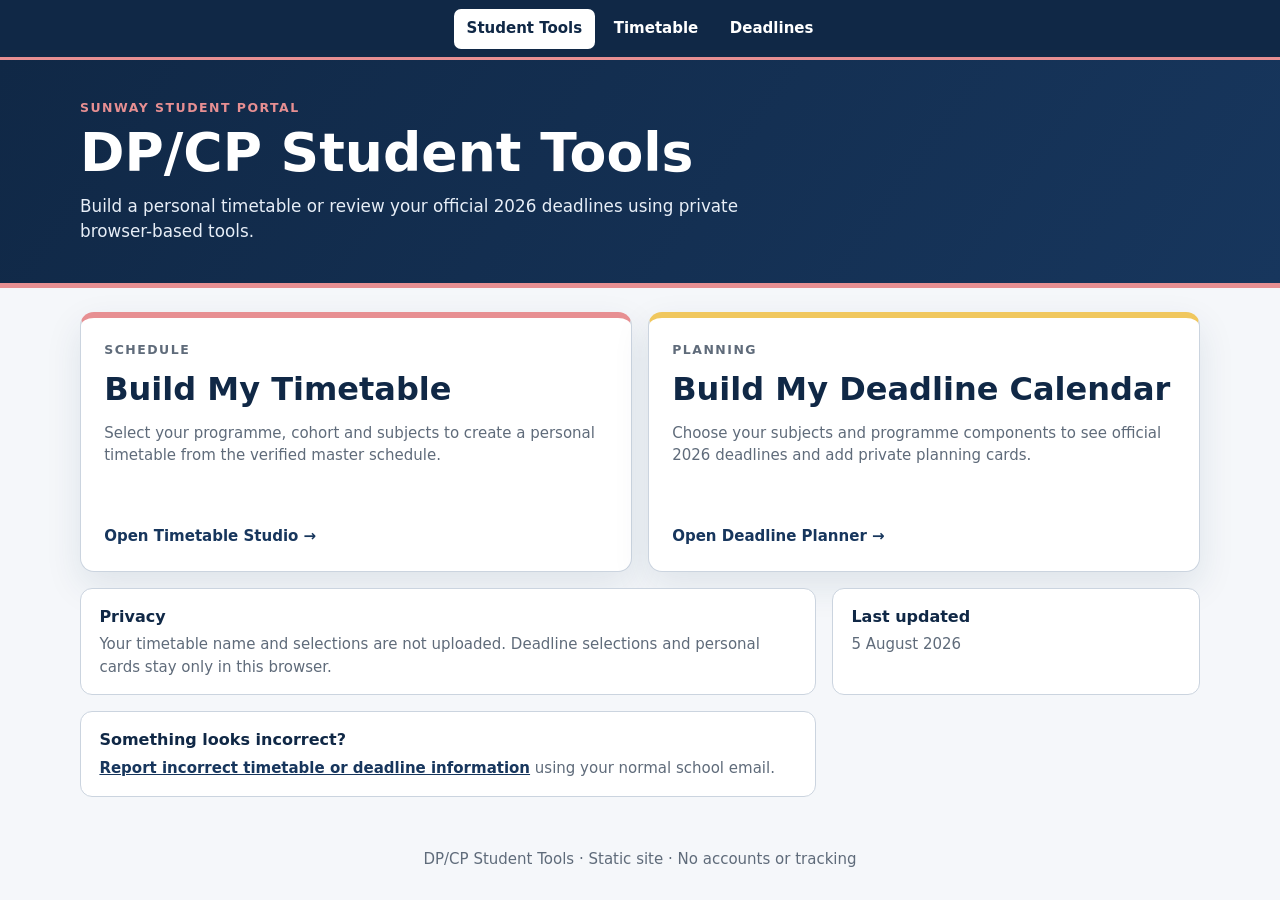
==== index.html @ 1511fe69 "Recover root student tools homepage" ====
<!doctype html>
<html lang="en">
<head>
  <meta charset="utf-8">
  <meta name="viewport" content="width=device-width, initial-scale=1">
  <meta name="description" content="Private browser-based timetable and deadline tools for DP and CP students.">
  <title>DP/CP Student Tools</title>
  <link rel="stylesheet" href="shared/portal.css">
  <style>
    * { box-sizing: border-box; }
    body { margin: 0; color: var(--portal-ink); background: var(--portal-page); font: 15px/1.5 system-ui, -apple-system, "Segoe UI", sans-serif; }
    main { width: min(1120px, calc(100% - 2rem)); margin: 0 auto; padding-bottom: 2rem; }
    .landing-hero { margin: 0 calc(50% - 50vw) 1.5rem; padding: 2.4rem max(1rem, calc((100vw - 1120px) / 2)); color: #fff; background: linear-gradient(125deg, var(--portal-navy), var(--portal-blue)); border-bottom: 5px solid var(--portal-coral); }
    .eyebrow { margin: 0 0 0.4rem; color: var(--portal-coral); font-size: 0.78rem; font-weight: 900; letter-spacing: 0.12em; text-transform: uppercase; }
    h1 { margin: 0; font-size: clamp(2rem, 5vw, 3.35rem); line-height: 1.08; }
    .hero-copy { max-width: 680px; margin: 0.75rem 0 0; color: #e7eef7; font-size: 1.05rem; }
    .tool-grid { display: grid; grid-template-columns: repeat(2, minmax(0, 1fr)); gap: 1rem; }
    .tool-card { display: flex; flex-direction: column; min-height: 260px; padding: 1.45rem; color: inherit; background: var(--portal-surface); border: 1px solid var(--portal-line); border-top: 6px solid var(--portal-coral); border-radius: 14px; box-shadow: var(--portal-shadow); text-decoration: none; }
    .tool-card:last-child { border-top-color: var(--portal-gold); }
    .tool-card h2 { margin: 0.35rem 0 0.55rem; color: var(--portal-navy); font-size: clamp(1.45rem, 3vw, 2rem); }
    .tool-card p { margin: 0; color: var(--portal-muted); }
    .tool-card .action { margin-top: auto; padding-top: 1.5rem; color: var(--portal-blue); font-weight: 900; }
    .tool-card:hover { transform: translateY(-2px); border-color: var(--portal-blue); }
    .portal-info { display: grid; grid-template-columns: 2fr 1fr; gap: 1rem; margin-top: 1rem; }
    .info-card { padding: 1rem 1.15rem; background: #fff; border: 1px solid var(--portal-line); border-radius: 12px; }
    .info-card h2 { margin: 0 0 0.3rem; color: var(--portal-navy); font-size: 1rem; }
    .info-card p { margin: 0; color: var(--portal-muted); }
    .report-link { color: var(--portal-blue); font-weight: 800; }
    footer { padding: 1.2rem; color: var(--portal-muted); text-align: center; }
    @media (max-width: 720px) { .tool-grid, .portal-info { grid-template-columns: 1fr; } .tool-card { min-height: 210px; } }
    @media print { .portal-nav, footer { display: none; } .tool-card { box-shadow: none; } }
  </style>
</head>
<body>
  <nav class="portal-nav" aria-label="Student tools">
    <a href="index.html" aria-current="page">Student Tools</a>
    <a href="timetable/index.html">Timetable</a>
    <a href="deadlines/index.html">Deadlines</a>
  </nav>
  <main>
    <header class="landing-hero">
      <p class="eyebrow">Sunway student portal</p>
      <h1>DP/CP Student Tools</h1>
      <p class="hero-copy">Build a personal timetable or review your official 2026 deadlines using private browser-based tools.</p>
    </header>
    <section class="tool-grid" aria-label="Available student tools">
      <a class="tool-card" href="timetable/index.html">
        <p class="eyebrow">Schedule</p><h2>Build My Timetable</h2>
        <p>Select your programme, cohort and subjects to create a personal timetable from the verified master schedule.</p>
        <span class="action">Open Timetable Studio →</span>
      </a>
      <a class="tool-card" href="deadlines/index.html">
        <p class="eyebrow">Planning</p><h2>Build My Deadline Calendar</h2>
        <p>Choose your subjects and programme components to see official 2026 deadlines and add private planning cards.</p>
        <span class="action">Open Deadline Planner →</span>
      </a>
    </section>
    <section class="portal-info">
      <div class="info-card"><h2>Privacy</h2><p>Your timetable name and selections are not uploaded. Deadline selections and personal cards stay only in this browser.</p></div>
      <div class="info-card"><h2>Last updated</h2><p>5 August 2026</p></div>
      <div class="info-card"><h2>Something looks incorrect?</h2><p><a class="report-link" href="mailto:?subject=Report%20incorrect%20student%20timetable%20or%20deadline%20information">Report incorrect timetable or deadline information</a> using your normal school email.</p></div>
    </section>
  </main>
  <footer>DP/CP Student Tools · Static site · No accounts or tracking</footer>
</body>
</html>
---- shared/portal.css ----
:root {
  --portal-navy: #102846;
  --portal-blue: #17365d;
  --portal-coral: #e78f92;
  --portal-gold: #f0c75e;
  --portal-ink: #202936;
  --portal-muted: #5f6b7a;
  --portal-line: #cbd4df;
  --portal-surface: #ffffff;
  --portal-page: #f5f7fa;
  --portal-focus: #0a6ed1;
  --portal-shadow: 0 14px 36px rgba(23, 54, 93, 0.10);
}

.portal-nav { display: flex; justify-content: center; gap: 0.35rem; padding: 0.55rem 1rem; color: #fff; background: var(--portal-navy); border-bottom: 3px solid var(--portal-coral); }
.portal-nav a { padding: 0.48rem 0.75rem; color: inherit; border: 1px solid transparent; border-radius: 7px; font-weight: 800; text-decoration: none; }
.portal-nav a:hover, .portal-nav a[aria-current="page"] { color: var(--portal-navy); background: #fff; }
.portal-nav a:focus-visible, .portal-return:focus-visible, .tool-card:focus-visible, .report-link:focus-visible { outline: 3px solid var(--portal-focus); outline-offset: 3px; }
.portal-return { display: inline-block; margin-bottom: 0.5rem; color: inherit; font-size: 0.82rem; font-weight: 850; text-decoration-thickness: 1px; text-underline-offset: 3px; }

@media (max-width: 560px) {
  .portal-nav { justify-content: stretch; padding: 0.45rem; }
  .portal-nav a { flex: 1; padding-inline: 0.35rem; text-align: center; }
}

@media print {
  .portal-nav, .portal-return { display: none !important; }
}
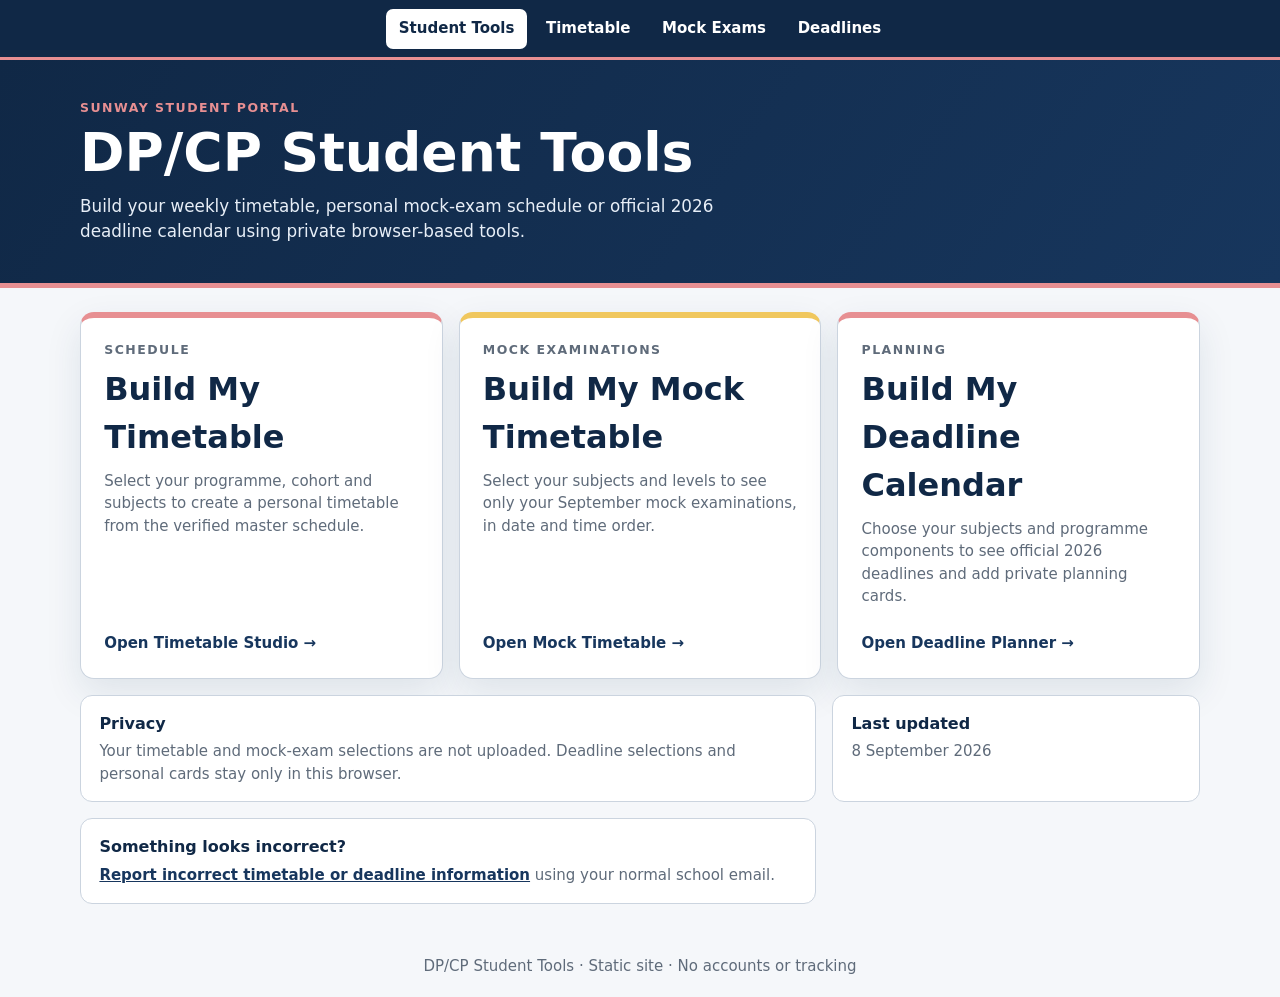
==== commit 8a588953: "Add personal mock examination timetable" ====
--- a/index.html
+++ b/index.html
@@ -14,9 +14,9 @@
     .eyebrow { margin: 0 0 0.4rem; color: var(--portal-coral); font-size: 0.78rem; font-weight: 900; letter-spacing: 0.12em; text-transform: uppercase; }
     h1 { margin: 0; font-size: clamp(2rem, 5vw, 3.35rem); line-height: 1.08; }
     .hero-copy { max-width: 680px; margin: 0.75rem 0 0; color: #e7eef7; font-size: 1.05rem; }
-    .tool-grid { display: grid; grid-template-columns: repeat(2, minmax(0, 1fr)); gap: 1rem; }
+    .tool-grid { display: grid; grid-template-columns: repeat(3, minmax(0, 1fr)); gap: 1rem; }
     .tool-card { display: flex; flex-direction: column; min-height: 260px; padding: 1.45rem; color: inherit; background: var(--portal-surface); border: 1px solid var(--portal-line); border-top: 6px solid var(--portal-coral); border-radius: 14px; box-shadow: var(--portal-shadow); text-decoration: none; }
-    .tool-card:last-child { border-top-color: var(--portal-gold); }
+    .tool-card:nth-child(2) { border-top-color: var(--portal-gold); }
     .tool-card h2 { margin: 0.35rem 0 0.55rem; color: var(--portal-navy); font-size: clamp(1.45rem, 3vw, 2rem); }
     .tool-card p { margin: 0; color: var(--portal-muted); }
     .tool-card .action { margin-top: auto; padding-top: 1.5rem; color: var(--portal-blue); font-weight: 900; }
@@ -35,19 +35,25 @@
   <nav class="portal-nav" aria-label="Student tools">
     <a href="index.html" aria-current="page">Student Tools</a>
     <a href="timetable/index.html">Timetable</a>
+    <a href="mock-exams/index.html">Mock Exams</a>
     <a href="deadlines/index.html">Deadlines</a>
   </nav>
   <main>
     <header class="landing-hero">
       <p class="eyebrow">Sunway student portal</p>
       <h1>DP/CP Student Tools</h1>
-      <p class="hero-copy">Build a personal timetable or review your official 2026 deadlines using private browser-based tools.</p>
+      <p class="hero-copy">Build your weekly timetable, personal mock-exam schedule or official 2026 deadline calendar using private browser-based tools.</p>
     </header>
     <section class="tool-grid" aria-label="Available student tools">
       <a class="tool-card" href="timetable/index.html">
         <p class="eyebrow">Schedule</p><h2>Build My Timetable</h2>
         <p>Select your programme, cohort and subjects to create a personal timetable from the verified master schedule.</p>
         <span class="action">Open Timetable Studio →</span>
+      </a>
+      <a class="tool-card" href="mock-exams/index.html">
+        <p class="eyebrow">Mock examinations</p><h2>Build My Mock Timetable</h2>
+        <p>Select your subjects and levels to see only your September mock examinations, in date and time order.</p>
+        <span class="action">Open Mock Timetable →</span>
       </a>
       <a class="tool-card" href="deadlines/index.html">
         <p class="eyebrow">Planning</p><h2>Build My Deadline Calendar</h2>
@@ -56,8 +62,8 @@
       </a>
     </section>
     <section class="portal-info">
-      <div class="info-card"><h2>Privacy</h2><p>Your timetable name and selections are not uploaded. Deadline selections and personal cards stay only in this browser.</p></div>
-      <div class="info-card"><h2>Last updated</h2><p>5 August 2026</p></div>
+      <div class="info-card"><h2>Privacy</h2><p>Your timetable and mock-exam selections are not uploaded. Deadline selections and personal cards stay only in this browser.</p></div>
+      <div class="info-card"><h2>Last updated</h2><p>8 September 2026</p></div>
       <div class="info-card"><h2>Something looks incorrect?</h2><p><a class="report-link" href="mailto:?subject=Report%20incorrect%20student%20timetable%20or%20deadline%20information">Report incorrect timetable or deadline information</a> using your normal school email.</p></div>
     </section>
   </main>
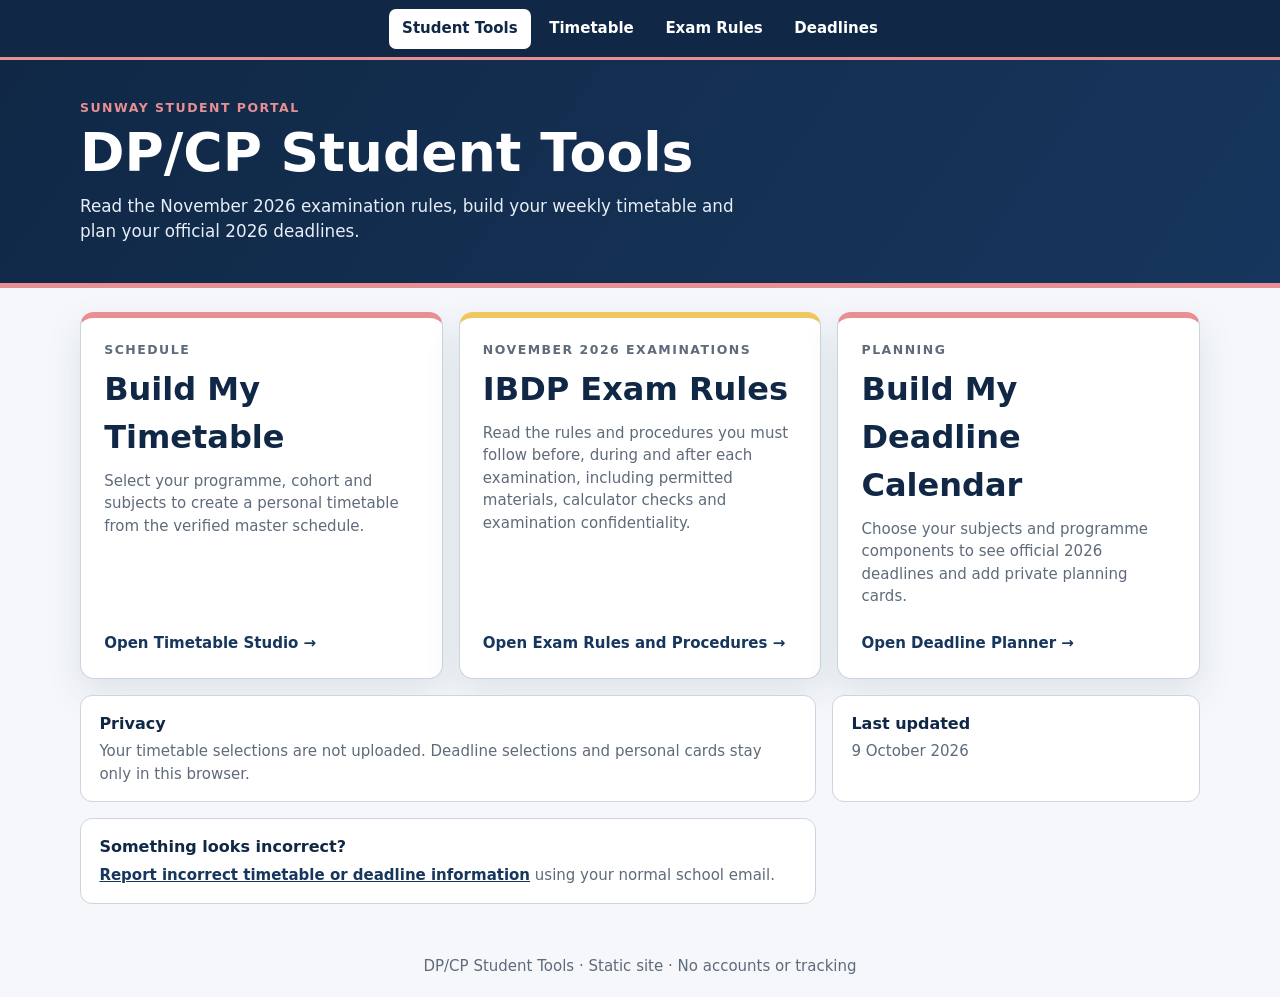
==== commit c0aaeafa: "Publish November 2026 exam rules and retire September mock schedule" ====
--- a/index.html
+++ b/index.html
@@ -3,7 +3,7 @@
 <head>
   <meta charset="utf-8">
   <meta name="viewport" content="width=device-width, initial-scale=1">
-  <meta name="description" content="Private browser-based timetable and deadline tools for DP and CP students.">
+  <meta name="description" content="Examination rules, private browser-based timetable tools and deadline planning for DP and CP students.">
   <title>DP/CP Student Tools</title>
   <link rel="stylesheet" href="shared/portal.css">
   <style>
@@ -35,14 +35,14 @@
   <nav class="portal-nav" aria-label="Student tools">
     <a href="index.html" aria-current="page">Student Tools</a>
     <a href="timetable/index.html">Timetable</a>
-    <a href="mock-exams/index.html">Mock Exams</a>
+    <a href="exam-rules/november-2026/">Exam Rules</a>
     <a href="deadlines/index.html">Deadlines</a>
   </nav>
   <main>
     <header class="landing-hero">
       <p class="eyebrow">Sunway student portal</p>
       <h1>DP/CP Student Tools</h1>
-      <p class="hero-copy">Build your weekly timetable, personal mock-exam schedule or official 2026 deadline calendar using private browser-based tools.</p>
+      <p class="hero-copy">Read the November 2026 examination rules, build your weekly timetable and plan your official 2026 deadlines.</p>
     </header>
     <section class="tool-grid" aria-label="Available student tools">
       <a class="tool-card" href="timetable/index.html">
@@ -50,10 +50,10 @@
         <p>Select your programme, cohort and subjects to create a personal timetable from the verified master schedule.</p>
         <span class="action">Open Timetable Studio →</span>
       </a>
-      <a class="tool-card" href="mock-exams/index.html">
-        <p class="eyebrow">Mock examinations</p><h2>Build My Mock Timetable</h2>
-        <p>Select your subjects and levels to see only your September mock examinations, in date and time order.</p>
-        <span class="action">Open Mock Timetable →</span>
+      <a class="tool-card" href="exam-rules/november-2026/">
+        <p class="eyebrow">November 2026 examinations</p><h2>IBDP Exam Rules</h2>
+        <p>Read the rules and procedures you must follow before, during and after each examination, including permitted materials, calculator checks and examination confidentiality.</p>
+        <span class="action">Open Exam Rules and Procedures →</span>
       </a>
       <a class="tool-card" href="deadlines/index.html">
         <p class="eyebrow">Planning</p><h2>Build My Deadline Calendar</h2>
@@ -62,8 +62,8 @@
       </a>
     </section>
     <section class="portal-info">
-      <div class="info-card"><h2>Privacy</h2><p>Your timetable and mock-exam selections are not uploaded. Deadline selections and personal cards stay only in this browser.</p></div>
-      <div class="info-card"><h2>Last updated</h2><p>8 September 2026</p></div>
+      <div class="info-card"><h2>Privacy</h2><p>Your timetable selections are not uploaded. Deadline selections and personal cards stay only in this browser.</p></div>
+      <div class="info-card"><h2>Last updated</h2><p>9 October 2026</p></div>
       <div class="info-card"><h2>Something looks incorrect?</h2><p><a class="report-link" href="mailto:?subject=Report%20incorrect%20student%20timetable%20or%20deadline%20information">Report incorrect timetable or deadline information</a> using your normal school email.</p></div>
     </section>
   </main>
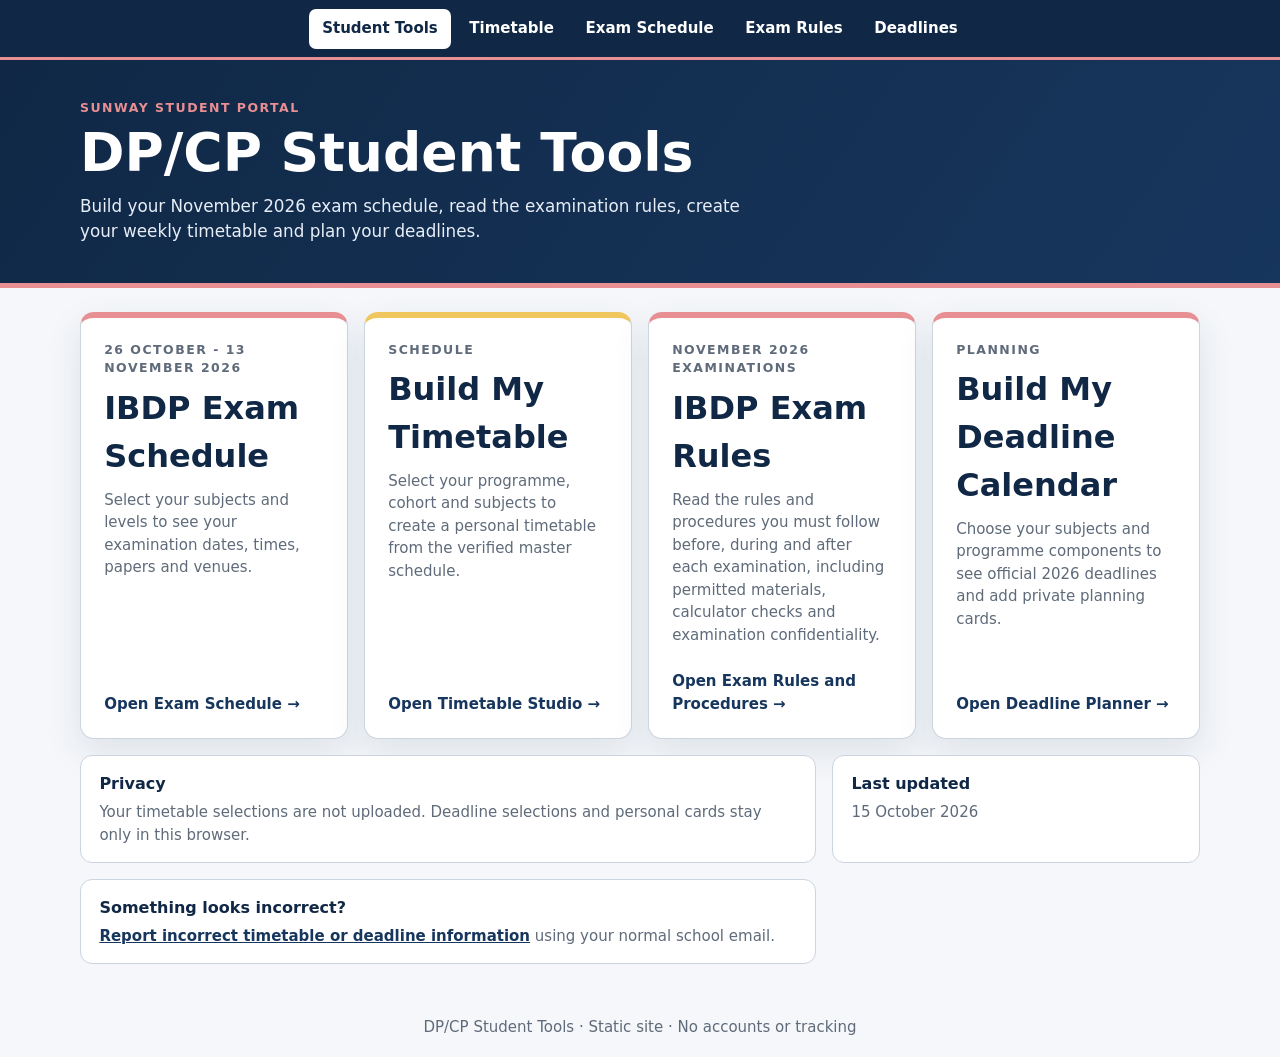
==== commit 22e053c7: "Publish November 2026 personal exam schedule with confirmed venues" ====
--- a/index.html
+++ b/index.html
@@ -14,7 +14,7 @@
     .eyebrow { margin: 0 0 0.4rem; color: var(--portal-coral); font-size: 0.78rem; font-weight: 900; letter-spacing: 0.12em; text-transform: uppercase; }
     h1 { margin: 0; font-size: clamp(2rem, 5vw, 3.35rem); line-height: 1.08; }
     .hero-copy { max-width: 680px; margin: 0.75rem 0 0; color: #e7eef7; font-size: 1.05rem; }
-    .tool-grid { display: grid; grid-template-columns: repeat(3, minmax(0, 1fr)); gap: 1rem; }
+    .tool-grid { display: grid; grid-template-columns: repeat(auto-fit, minmax(240px, 1fr)); gap: 1rem; }
     .tool-card { display: flex; flex-direction: column; min-height: 260px; padding: 1.45rem; color: inherit; background: var(--portal-surface); border: 1px solid var(--portal-line); border-top: 6px solid var(--portal-coral); border-radius: 14px; box-shadow: var(--portal-shadow); text-decoration: none; }
     .tool-card:nth-child(2) { border-top-color: var(--portal-gold); }
     .tool-card h2 { margin: 0.35rem 0 0.55rem; color: var(--portal-navy); font-size: clamp(1.45rem, 3vw, 2rem); }
@@ -29,12 +29,13 @@
     footer { padding: 1.2rem; color: var(--portal-muted); text-align: center; }
     @media (max-width: 720px) { .tool-grid, .portal-info { grid-template-columns: 1fr; } .tool-card { min-height: 210px; } }
     @media print { .portal-nav, footer { display: none; } .tool-card { box-shadow: none; } }
-  </style>
+  @media(max-width:560px){.portal-nav{flex-wrap:wrap}.portal-nav a{flex:1 0 28%;}}</style>
 </head>
 <body>
   <nav class="portal-nav" aria-label="Student tools">
     <a href="index.html" aria-current="page">Student Tools</a>
     <a href="timetable/index.html">Timetable</a>
+    <a href="exam-schedule/november-2026/">Exam Schedule</a>
     <a href="exam-rules/november-2026/">Exam Rules</a>
     <a href="deadlines/index.html">Deadlines</a>
   </nav>
@@ -42,9 +43,10 @@
     <header class="landing-hero">
       <p class="eyebrow">Sunway student portal</p>
       <h1>DP/CP Student Tools</h1>
-      <p class="hero-copy">Read the November 2026 examination rules, build your weekly timetable and plan your official 2026 deadlines.</p>
+      <p class="hero-copy">Build your November 2026 exam schedule, read the examination rules, create your weekly timetable and plan your deadlines.</p>
     </header>
     <section class="tool-grid" aria-label="Available student tools">
+      <a class="tool-card" href="exam-schedule/november-2026/"><p class="eyebrow">26 October - 13 November 2026</p><h2>IBDP Exam Schedule</h2><p>Select your subjects and levels to see your examination dates, times, papers and venues.</p><span class="action">Open Exam Schedule &rarr;</span></a>
       <a class="tool-card" href="timetable/index.html">
         <p class="eyebrow">Schedule</p><h2>Build My Timetable</h2>
         <p>Select your programme, cohort and subjects to create a personal timetable from the verified master schedule.</p>
@@ -63,10 +65,11 @@
     </section>
     <section class="portal-info">
       <div class="info-card"><h2>Privacy</h2><p>Your timetable selections are not uploaded. Deadline selections and personal cards stay only in this browser.</p></div>
-      <div class="info-card"><h2>Last updated</h2><p>9 October 2026</p></div>
+      <div class="info-card"><h2>Last updated</h2><p>15 October 2026</p></div>
       <div class="info-card"><h2>Something looks incorrect?</h2><p><a class="report-link" href="mailto:?subject=Report%20incorrect%20student%20timetable%20or%20deadline%20information">Report incorrect timetable or deadline information</a> using your normal school email.</p></div>
     </section>
   </main>
   <footer>DP/CP Student Tools · Static site · No accounts or tracking</footer>
 </body>
 </html>
+
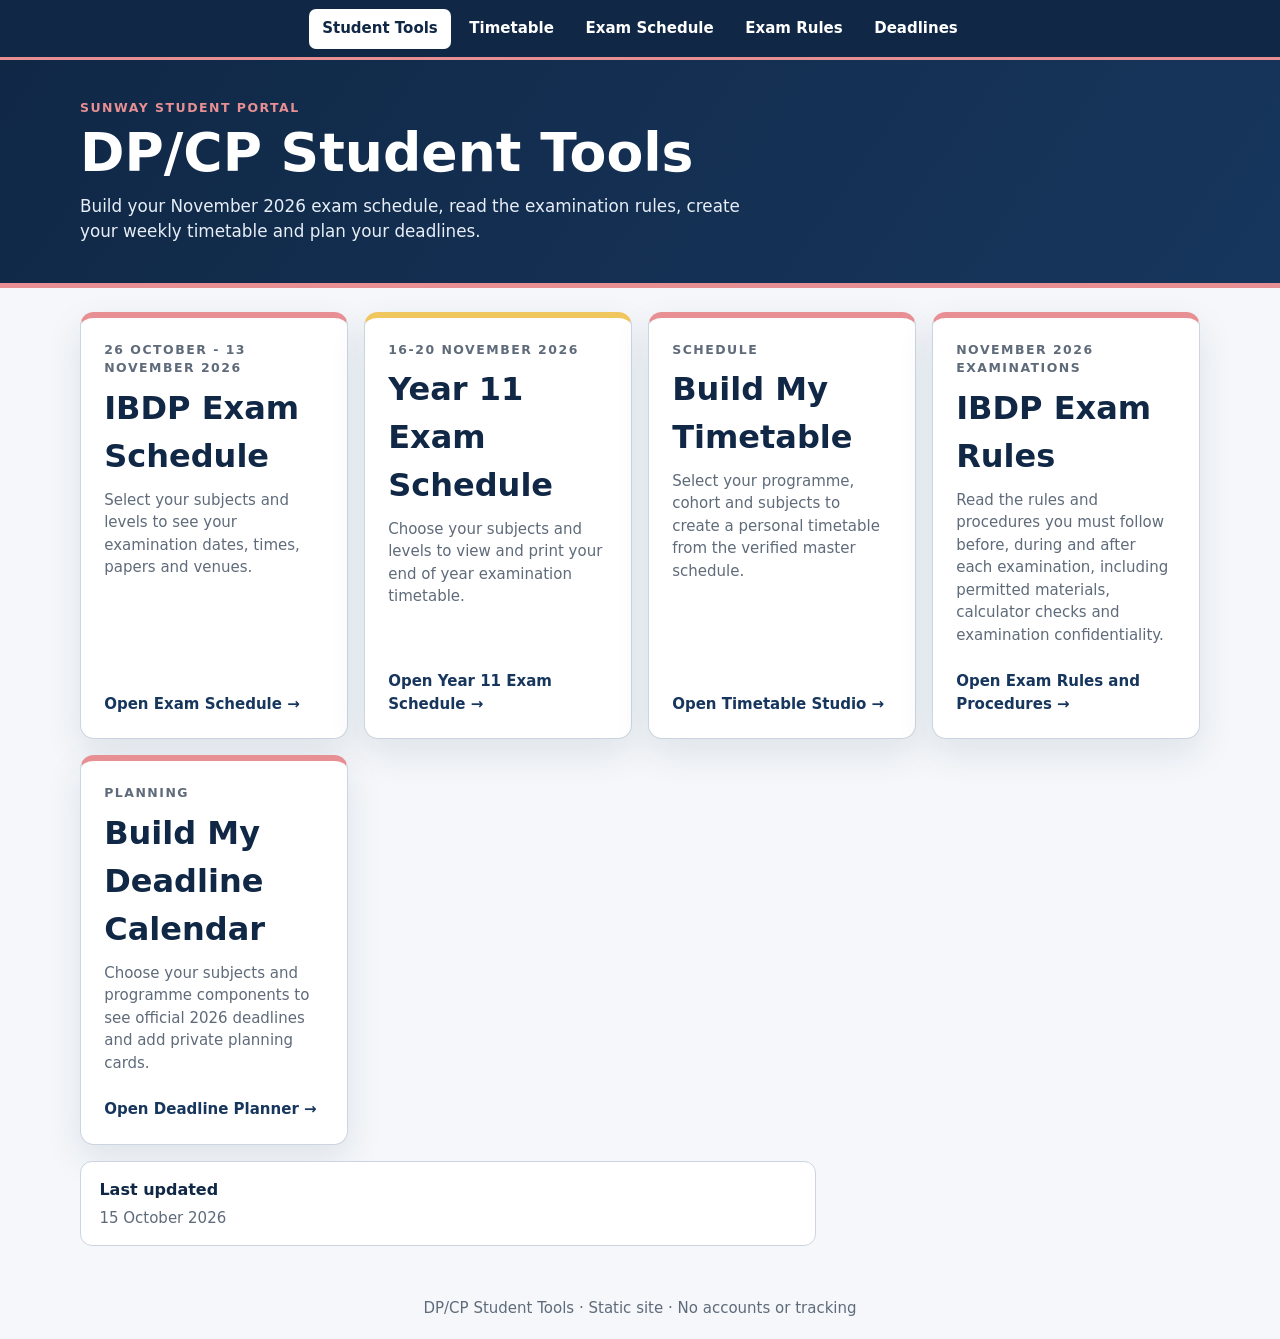
==== commit e8ee44d6: "Publish Year 11 exam schedule and simplify homepage cards" ====
--- a/index.html
+++ b/index.html
@@ -47,6 +47,7 @@
     </header>
     <section class="tool-grid" aria-label="Available student tools">
       <a class="tool-card" href="exam-schedule/november-2026/"><p class="eyebrow">26 October - 13 November 2026</p><h2>IBDP Exam Schedule</h2><p>Select your subjects and levels to see your examination dates, times, papers and venues.</p><span class="action">Open Exam Schedule &rarr;</span></a>
+      <a class="tool-card" href="exam-schedule/year-11-november-2026/"><p class="eyebrow">16-20 November 2026</p><h2>Year 11 Exam Schedule</h2><p>Choose your subjects and levels to view and print your end of year examination timetable.</p><span class="action">Open Year 11 Exam Schedule &rarr;</span></a>
       <a class="tool-card" href="timetable/index.html">
         <p class="eyebrow">Schedule</p><h2>Build My Timetable</h2>
         <p>Select your programme, cohort and subjects to create a personal timetable from the verified master schedule.</p>
@@ -64,9 +65,7 @@
       </a>
     </section>
     <section class="portal-info">
-      <div class="info-card"><h2>Privacy</h2><p>Your timetable selections are not uploaded. Deadline selections and personal cards stay only in this browser.</p></div>
       <div class="info-card"><h2>Last updated</h2><p>15 October 2026</p></div>
-      <div class="info-card"><h2>Something looks incorrect?</h2><p><a class="report-link" href="mailto:?subject=Report%20incorrect%20student%20timetable%20or%20deadline%20information">Report incorrect timetable or deadline information</a> using your normal school email.</p></div>
     </section>
   </main>
   <footer>DP/CP Student Tools · Static site · No accounts or tracking</footer>
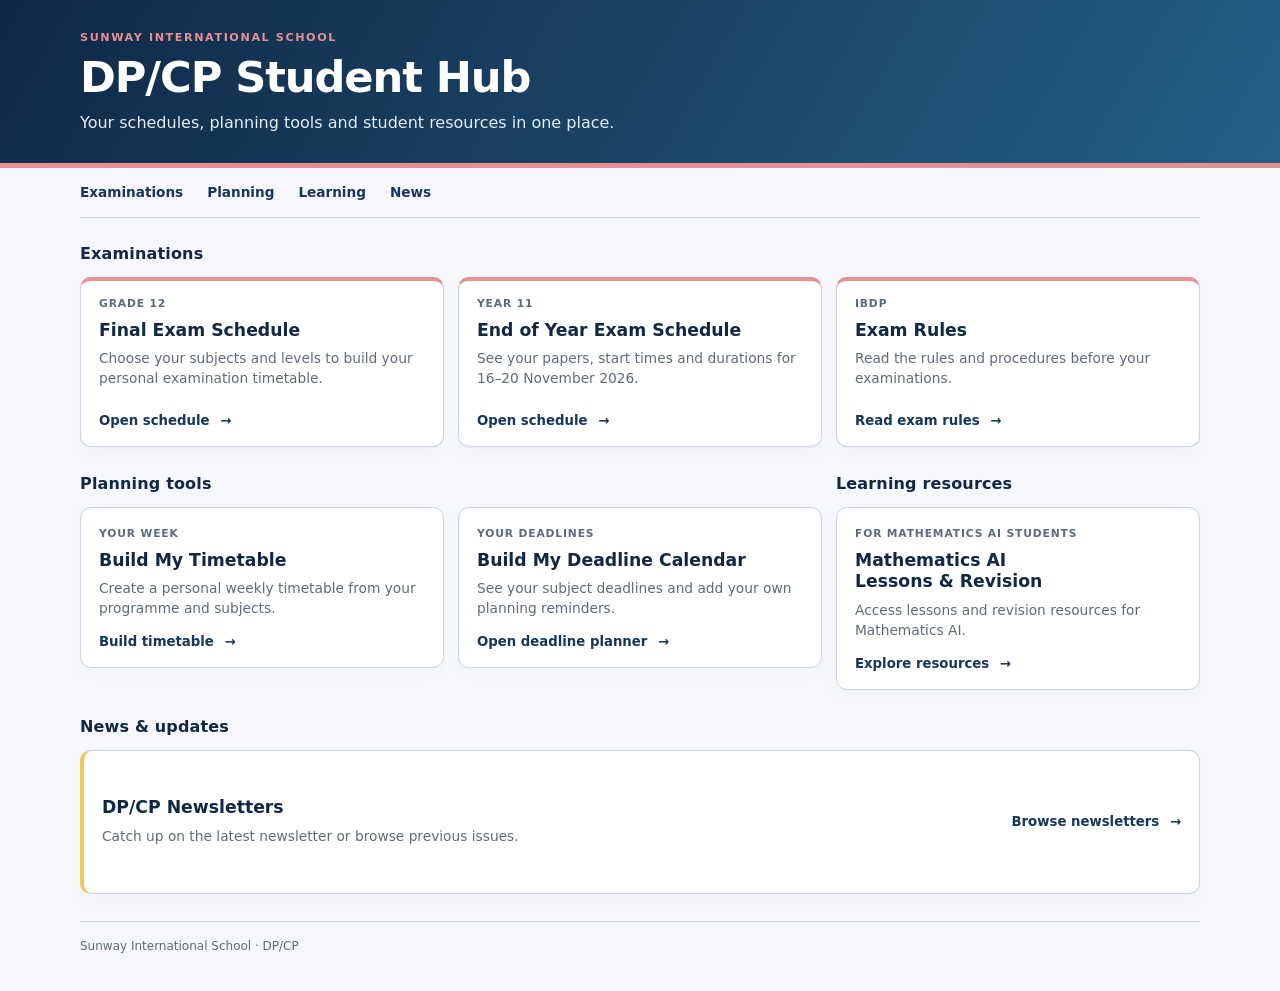
==== commit b5cb45f0: "Apply approved student hub homepage with verified resource links" ====
--- a/index.html
+++ b/index.html
@@ -1,74 +1,8 @@
-<!doctype html>
-<html lang="en">
-<head>
-  <meta charset="utf-8">
-  <meta name="viewport" content="width=device-width, initial-scale=1">
-  <meta name="description" content="Examination rules, private browser-based timetable tools and deadline planning for DP and CP students.">
-  <title>DP/CP Student Tools</title>
-  <link rel="stylesheet" href="shared/portal.css">
-  <style>
-    * { box-sizing: border-box; }
-    body { margin: 0; color: var(--portal-ink); background: var(--portal-page); font: 15px/1.5 system-ui, -apple-system, "Segoe UI", sans-serif; }
-    main { width: min(1120px, calc(100% - 2rem)); margin: 0 auto; padding-bottom: 2rem; }
-    .landing-hero { margin: 0 calc(50% - 50vw) 1.5rem; padding: 2.4rem max(1rem, calc((100vw - 1120px) / 2)); color: #fff; background: linear-gradient(125deg, var(--portal-navy), var(--portal-blue)); border-bottom: 5px solid var(--portal-coral); }
-    .eyebrow { margin: 0 0 0.4rem; color: var(--portal-coral); font-size: 0.78rem; font-weight: 900; letter-spacing: 0.12em; text-transform: uppercase; }
-    h1 { margin: 0; font-size: clamp(2rem, 5vw, 3.35rem); line-height: 1.08; }
-    .hero-copy { max-width: 680px; margin: 0.75rem 0 0; color: #e7eef7; font-size: 1.05rem; }
-    .tool-grid { display: grid; grid-template-columns: repeat(auto-fit, minmax(240px, 1fr)); gap: 1rem; }
-    .tool-card { display: flex; flex-direction: column; min-height: 260px; padding: 1.45rem; color: inherit; background: var(--portal-surface); border: 1px solid var(--portal-line); border-top: 6px solid var(--portal-coral); border-radius: 14px; box-shadow: var(--portal-shadow); text-decoration: none; }
-    .tool-card:nth-child(2) { border-top-color: var(--portal-gold); }
-    .tool-card h2 { margin: 0.35rem 0 0.55rem; color: var(--portal-navy); font-size: clamp(1.45rem, 3vw, 2rem); }
-    .tool-card p { margin: 0; color: var(--portal-muted); }
-    .tool-card .action { margin-top: auto; padding-top: 1.5rem; color: var(--portal-blue); font-weight: 900; }
-    .tool-card:hover { transform: translateY(-2px); border-color: var(--portal-blue); }
-    .portal-info { display: grid; grid-template-columns: 2fr 1fr; gap: 1rem; margin-top: 1rem; }
-    .info-card { padding: 1rem 1.15rem; background: #fff; border: 1px solid var(--portal-line); border-radius: 12px; }
-    .info-card h2 { margin: 0 0 0.3rem; color: var(--portal-navy); font-size: 1rem; }
-    .info-card p { margin: 0; color: var(--portal-muted); }
-    .report-link { color: var(--portal-blue); font-weight: 800; }
-    footer { padding: 1.2rem; color: var(--portal-muted); text-align: center; }
-    @media (max-width: 720px) { .tool-grid, .portal-info { grid-template-columns: 1fr; } .tool-card { min-height: 210px; } }
-    @media print { .portal-nav, footer { display: none; } .tool-card { box-shadow: none; } }
-  @media(max-width:560px){.portal-nav{flex-wrap:wrap}.portal-nav a{flex:1 0 28%;}}</style>
-</head>
-<body>
-  <nav class="portal-nav" aria-label="Student tools">
-    <a href="index.html" aria-current="page">Student Tools</a>
-    <a href="timetable/index.html">Timetable</a>
-    <a href="exam-schedule/november-2026/">Exam Schedule</a>
-    <a href="exam-rules/november-2026/">Exam Rules</a>
-    <a href="deadlines/index.html">Deadlines</a>
-  </nav>
-  <main>
-    <header class="landing-hero">
-      <p class="eyebrow">Sunway student portal</p>
-      <h1>DP/CP Student Tools</h1>
-      <p class="hero-copy">Build your November 2026 exam schedule, read the examination rules, create your weekly timetable and plan your deadlines.</p>
-    </header>
-    <section class="tool-grid" aria-label="Available student tools">
-      <a class="tool-card" href="exam-schedule/november-2026/"><p class="eyebrow">26 October - 13 November 2026</p><h2>IBDP Exam Schedule</h2><p>Select your subjects and levels to see your examination dates, times, papers and venues.</p><span class="action">Open Exam Schedule &rarr;</span></a>
-      <a class="tool-card" href="exam-schedule/year-11-november-2026/"><p class="eyebrow">16-20 November 2026</p><h2>Year 11 Exam Schedule</h2><p>Choose your subjects and levels to view and print your end of year examination timetable.</p><span class="action">Open Year 11 Exam Schedule &rarr;</span></a>
-      <a class="tool-card" href="timetable/index.html">
-        <p class="eyebrow">Schedule</p><h2>Build My Timetable</h2>
-        <p>Select your programme, cohort and subjects to create a personal timetable from the verified master schedule.</p>
-        <span class="action">Open Timetable Studio →</span>
-      </a>
-      <a class="tool-card" href="exam-rules/november-2026/">
-        <p class="eyebrow">November 2026 examinations</p><h2>IBDP Exam Rules</h2>
-        <p>Read the rules and procedures you must follow before, during and after each examination, including permitted materials, calculator checks and examination confidentiality.</p>
-        <span class="action">Open Exam Rules and Procedures →</span>
-      </a>
-      <a class="tool-card" href="deadlines/index.html">
-        <p class="eyebrow">Planning</p><h2>Build My Deadline Calendar</h2>
-        <p>Choose your subjects and programme components to see official 2026 deadlines and add private planning cards.</p>
-        <span class="action">Open Deadline Planner →</span>
-      </a>
-    </section>
-    <section class="portal-info">
-      <div class="info-card"><h2>Last updated</h2><p>15 October 2026</p></div>
-    </section>
-  </main>
-  <footer>DP/CP Student Tools · Static site · No accounts or tracking</footer>
-</body>
-</html>
-
+<!doctype html><html lang="en"><head><meta charset="utf-8"><meta name="viewport" content="width=device-width,initial-scale=1"><title>DP/CP Student Hub</title><style>
+:root{--navy:#102846;--blue:#17365d;--coral:#e78f92;--gold:#f0c75e;--ink:#202936;--muted:#5f6b7a;--line:#cbd4df;--page:#f5f7fa}*{box-sizing:border-box}body{margin:0;font:15px/1.5 system-ui,-apple-system,'Segoe UI',sans-serif;color:var(--ink);background:var(--page)}.wrap{width:min(1120px,calc(100% - 40px));margin:auto}header{background:linear-gradient(120deg,var(--navy),#245f86);color:white;border-bottom:5px solid var(--coral)}.hero{padding:30px 0 28px}.eyebrow{text-transform:uppercase;letter-spacing:.14em;font-size:.7rem;font-weight:850;color:var(--coral);margin:0 0 7px}h1{font-size:clamp(1.9rem,4vw,2.7rem);line-height:1.1;margin:0 0 10px;letter-spacing:-.025em}.intro{color:#e7eef7;margin:0;font-size:1rem}nav{display:flex;gap:24px;flex-wrap:wrap;padding:14px 0;border-bottom:1px solid var(--line)}nav a{color:var(--blue);font-weight:700;text-decoration:none;font-size:.85rem}nav a:hover{text-decoration:underline}main{padding:24px 0 36px}section{scroll-margin-top:16px}.section-title{display:flex;align-items:center;gap:10px;margin-bottom:11px}h2{font-size:1rem;color:var(--navy);margin:0;letter-spacing:.01em}.section-number{font-size:.66rem;font-weight:800;color:#6d7988;letter-spacing:.1em}.cards{display:grid;grid-template-columns:repeat(3,minmax(0,1fr));gap:14px}.card{display:flex;flex-direction:column;min-height:170px;padding:18px;background:white;border:1px solid var(--line);border-radius:11px;position:relative;box-shadow:0 5px 16px #17365d06}.card.featured{border-top:4px solid var(--coral);padding-top:15px}.card h3{font-size:1.08rem;line-height:1.25;margin:8px 0;color:var(--navy)}.tag{color:#596b80;font-size:.67rem;text-transform:uppercase;letter-spacing:.08em;font-weight:800}.card p{color:var(--muted);margin:0 0 15px;font-size:.86rem;line-height:1.45}.card .action{margin-top:auto;align-self:flex-start;border:0;background:transparent;padding:0;color:var(--blue);font:750 .83rem system-ui;cursor:pointer;text-decoration:none}.card .action span{display:inline-block;margin-left:6px}.lower{margin-top:25px;display:grid;grid-template-columns:repeat(3,minmax(0,1fr));gap:14px}.lower #planning{grid-column:span 2}.lower .cards{grid-template-columns:repeat(2,minmax(0,1fr))}.lower .single .cards{grid-template-columns:1fr}.lower .card{min-height:156px}.bottom{display:grid;grid-template-columns:repeat(3,minmax(0,1fr));gap:14px;margin-top:25px}.bottom #news{grid-column:span 2}.bottom .cards{grid-template-columns:1fr}.bottom .card{min-height:144px}.newsletter{flex-direction:row;gap:24px;align-items:center;border-left:4px solid var(--gold)}.newsletter .content{flex:1}.newsletter h3{margin-top:0}.newsletter p{margin-bottom:0}.newsletter .action{align-self:center;white-space:nowrap;margin:0}.foot{border-top:1px solid var(--line);padding-top:15px;margin-top:27px;color:var(--muted);font-size:.75rem}.icon{position:absolute;right:17px;top:15px;color:#8295aa;font-size:19px;font-weight:400}.badge{border:1px solid #d9e3ee;background:#f0f5fa;border-radius:5px;padding:2px 6px;display:inline-block;font-size:.65rem;letter-spacing:.04em;color:#52667e;font-weight:700}a:focus-visible,button:focus-visible{outline:3px solid #0a6ed1;outline-offset:4px}@media(max-width:760px){.wrap{width:calc(100% - 28px)}.cards{grid-template-columns:1fr}.lower,.bottom{grid-template-columns:1fr;gap:23px}.lower #planning,.bottom #news{grid-column:auto}.lower .cards{grid-template-columns:1fr}.card,.lower .card,.bottom .card{min-height:0;padding:16px}.card.featured{padding-top:13px}.card p{margin-bottom:12px}.hero{padding:25px 0}nav{gap:12px 19px}.newsletter{display:flex;flex-direction:column;align-items:flex-start;gap:16px}.newsletter .action{align-self:flex-start}.bottom{margin-top:23px}.foot{margin-top:22px}h2{font-size:1rem}}
+.bottom{grid-template-columns:1fr}.bottom #news{grid-column:auto}</style></head><body><header><div class="wrap hero"><p class="eyebrow">Sunway International School</p><h1>DP/CP Student Hub</h1><p class="intro">Your schedules, planning tools and student resources in one place.</p></div></header><div class="wrap"><nav aria-label="Page sections"><a href="#examinations">Examinations</a><a href="#planning">Planning</a><a href="#learning">Learning</a><a href="#news">News</a></nav><main><section id="examinations"><div class="section-title"><h2>Examinations</h2></div><div class="cards">
+<article class="card featured"><span class="tag">Grade 12</span><h3>Final Exam Schedule</h3><p>Choose your subjects and levels to build your personal examination timetable.</p><a class="action" href="exam-schedule/november-2026/">Open schedule <span>→</span></a></article>
+<article class="card featured"><span class="tag">Year 11</span><h3>End of Year Exam Schedule</h3><p>See your papers, start times and durations for 16–20 November 2026.</p><a class="action" href="exam-schedule/year-11-november-2026/">Open schedule <span>→</span></a></article>
+<article class="card featured"><span class="tag">IBDP</span><h3>Exam Rules</h3><p>Read the rules and procedures before your examinations.</p><a class="action" href="exam-rules/november-2026/">Read exam rules <span>→</span></a></article></div></section>
+<div class="lower"><section id="planning"><div class="section-title"><h2>Planning tools</h2></div><div class="cards"><article class="card"><span class="tag">Your week</span><h3>Build My Timetable</h3><p>Create a personal weekly timetable from your programme and subjects.</p><a class="action" href="timetable/index.html">Build timetable <span>→</span></a></article><article class="card"><span class="tag">Your deadlines</span><h3>Build My Deadline Calendar</h3><p>See your subject deadlines and add your own planning reminders.</p><a class="action" href="deadlines/index.html">Open deadline planner <span>→</span></a></article></div></section><section id="learning" class="single"><div class="section-title"><h2>Learning resources</h2></div><div class="cards"><article class="card"><span class="tag">For Mathematics AI students</span><h3>Mathematics AI<br>Lessons &amp; Revision</h3><p>Access lessons and revision resources for Mathematics AI.</p><a class="action" href="https://patelanis000-tech.github.io/math-ai-lesson-slides/">Explore resources <span>→</span></a></article></div></section></div>
+<div class="bottom"><section id="news"><div class="section-title"><h2>News &amp; updates</h2></div><div class="cards"><article class="card newsletter"><div class="content"><h3>DP/CP Newsletters</h3><p>Catch up on the latest newsletter or browse previous issues.</p></div><a class="action" href="https://dpcp-monthly-newsletter.pages.dev/">Browse newsletters <span>→</span></a></article></div></section></div><div class="foot">Sunway International School · DP/CP</div></main></div></body></html>
